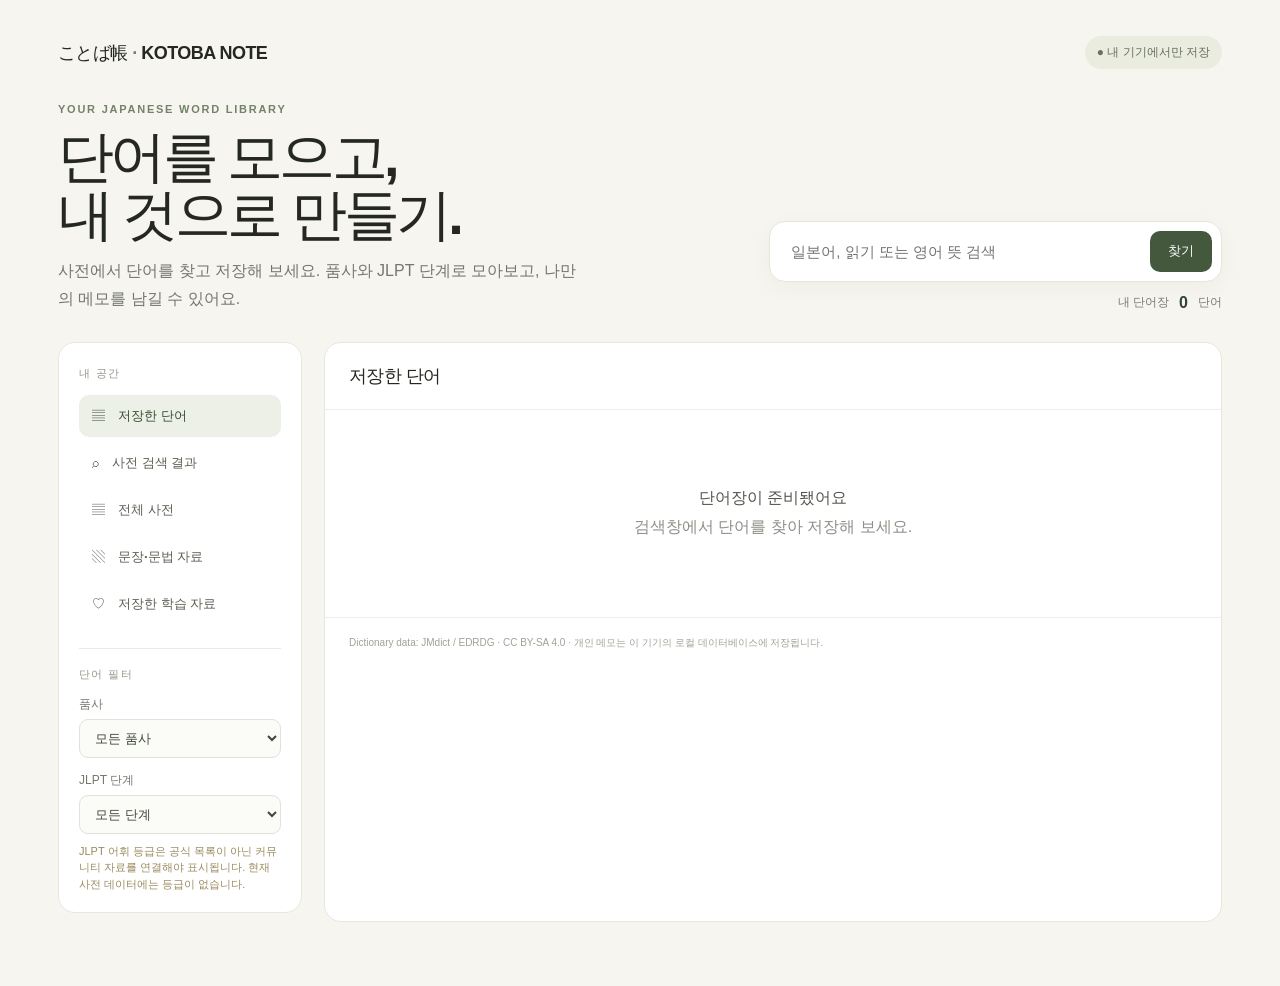
==== src/web/index.html @ 5f77d643 "feat: add local Japanese learning materials library" ====
<!doctype html>
<html lang="ko">
<head>
<meta charset="utf-8"><meta name="viewport" content="width=device-width, initial-scale=1">
<title>ことば帳 · 일본어 단어장</title>
<style>
:root{font-family:Inter,-apple-system,BlinkMacSystemFont,"Segoe UI",sans-serif;color:#242820;background:#f6f5ef;font-synthesis:none}*{box-sizing:border-box}body{margin:0}.shell{max-width:1220px;margin:auto;padding:36px 28px 64px}.top{display:flex;align-items:center;justify-content:space-between;margin-bottom:34px}.brand{font-size:18px;font-weight:750;letter-spacing:-.03em}.brand span{color:#73826a}.local{font-size:12px;color:#687064;background:#e9ecdf;padding:8px 12px;border-radius:20px}.hero{display:grid;grid-template-columns:1.2fr .8fr;gap:32px;align-items:end;margin-bottom:30px}.eyebrow{font-size:11px;letter-spacing:.16em;color:#73826a;font-weight:750}.hero h1{font-size:clamp(34px,5vw,56px);letter-spacing:-.065em;line-height:1.04;margin:13px 0}.hero p{color:#73776e;line-height:1.7;margin:0;max-width:520px}.searchbox{background:white;border:1px solid #e6e6dd;border-radius:16px;padding:9px;display:flex;box-shadow:0 6px 22px #2f38200a}.searchbox input{border:0;outline:0;padding:12px;flex:1;font-size:15px;min-width:80px}.searchbox button,.primary{border:0;border-radius:10px;background:#43583d;color:white;padding:0 18px;font-weight:700;cursor:pointer}.stats{display:flex;gap:10px;justify-content:flex-end;margin-top:12px;color:#777d70;font-size:12px}.stats strong{font-size:16px;color:#33442f}.workspace{display:grid;grid-template-columns:244px 1fr;gap:22px;align-items:start}.sidebar,.mainpanel{background:#fff;border:1px solid #e7e7df;border-radius:17px}.sidebar{padding:20px;position:sticky;top:16px}.side-title{font-size:11px;letter-spacing:.13em;color:#93988b;font-weight:750;margin:3px 0 14px}.nav{width:100%;padding:12px 13px;text-align:left;background:transparent;border:0;border-radius:10px;color:#596052;font-weight:650;cursor:pointer;margin-bottom:5px}.nav.active{background:#edf0e7;color:#384d33}.separator{height:1px;background:#ecece6;margin:18px 0}.field{display:block;font-size:12px;color:#74796f;margin:14px 0 6px}.select{width:100%;padding:10px 11px;border:1px solid #e1e3d9;background:#fbfbf8;border-radius:9px;color:#3f463a}.hint{font-size:11px;color:#9a8a5e;line-height:1.5;margin:9px 0 0}.mainpanel{min-height:580px;overflow:hidden}.materialSearch{box-shadow:none!important}.panelhead{padding:21px 24px;border-bottom:1px solid #eee;display:flex;justify-content:space-between;align-items:center}.panelhead h2{font-size:18px;letter-spacing:-.03em;margin:0}.count{font-size:12px;color:#858a7f}.results{padding:8px 18px}.card{display:grid;grid-template-columns:1fr auto;gap:12px;padding:18px 8px;border-bottom:1px solid #f0f0eb}.word{font-size:21px;font-weight:700;letter-spacing:-.03em}.reading{font-size:13px;color:#888c81;margin-left:9px}.meaning{font-size:13px;color:#656b60;margin-top:7px;line-height:1.5}.tags{display:flex;gap:5px;margin-top:10px;flex-wrap:wrap}.tag{font-size:10px;color:#75816a;background:#f0f2eb;padding:4px 7px;border-radius:5px}.actions{display:flex;gap:7px;align-items:flex-start}.save{border:1px solid #dce1d4;background:#fff;color:#46583e;padding:8px 11px;border-radius:8px;cursor:pointer;font-weight:650}.save.saved{background:#edf0e7}.empty{padding:70px 25px;text-align:center;color:#8c9087}.empty strong{display:block;color:#50574d;margin-bottom:8px}.jp{font-family:"Hiragino Sans","Yu Gothic",sans-serif}.note{width:100%;margin-top:12px;border:1px solid #e5e6de;border-radius:8px;padding:9px;font:inherit;font-size:12px}.footer{padding:18px 24px;color:#a0a296;font-size:10px;border-top:1px solid #eee}.error{color:#a44736;padding:16px}@media(max-width:760px){.shell{padding:22px 15px}.hero{grid-template-columns:1fr;gap:18px}.stats{justify-content:flex-start}.workspace{grid-template-columns:1fr}.sidebar{position:static;display:grid;grid-template-columns:1fr 1fr;gap:4px}.side-title,.separator,.field,.hint{grid-column:1/-1}.panelhead{padding:18px}.results{padding:5px 13px}}
</style></head>
<body><div class="shell"><header class="top"><div class="brand">ことば帳 <span>·</span> KOTOBA NOTE</div><div class="local">● 내 기기에서만 저장</div></header>
<section class="hero"><div><div class="eyebrow">YOUR JAPANESE WORD LIBRARY</div><h1>단어를 모으고,<br>내 것으로 만들기.</h1><p>사전에서 단어를 찾고 저장해 보세요. 품사와 JLPT 단계로 모아보고, 나만의 메모를 남길 수 있어요.</p></div><div><form class="searchbox" id="searchForm"><input id="query" placeholder="일본어, 읽기 또는 영어 뜻 검색" autocomplete="off"><button class="primary">찾기</button></form><div class="stats"><span>내 단어장</span><strong id="savedCount">0</strong><span>단어</span></div></div></section>
<div class="workspace"><aside class="sidebar"><div class="side-title">내 공간</div><button class="nav active" data-view="saved">▤　저장한 단어</button><button class="nav" data-view="search">⌕　사전 검색 결과</button><button class="nav" data-view="browse">▤　전체 사전</button><button class="nav" data-view="materials">▧　문장·문법 자료</button><button class="nav" data-view="saved-materials">♡　저장한 학습 자료</button><div class="separator"></div><div id="wordFilters"><div class="side-title">단어 필터</div><label class="field" for="pos">품사</label><select class="select" id="pos"><option value="">모든 품사</option></select><label class="field" for="jlpt">JLPT 단계</label><select class="select" id="jlpt"><option value="">모든 단계</option><option value="N5">N5</option><option value="N4">N4</option><option value="N3">N3</option><option value="N2">N2</option><option value="N1">N1</option><option value="unclassified">미분류</option></select><p class="hint">JLPT 어휘 등급은 공식 목록이 아닌 커뮤니티 자료를 연결해야 표시됩니다. 현재 사전 데이터에는 등급이 없습니다.</p></div><div id="materialFilters" style="display:none"><div class="side-title">자료 필터</div><label class="field" for="materialSource">출처 자료</label><select class="select" id="materialSource"><option value="">모든 자료</option></select><label class="field" for="materialKind">자료 유형</label><select class="select" id="materialKind"><option value="">문장과 문법</option><option value="sentence">예문·대화 문장</option><option value="grammar">문법 항목</option></select><label class="field" for="materialLevel">JLPT 참고 단계</label><select class="select" id="materialLevel"><option value="">모든 단계</option></select><p class="hint">등급은 OpenJLPT의 커뮤니티 기준이며 공식 JLPT 어휘·문법 목록이 아닙니다. 다른 말뭉치는 등급이 없을 수 있습니다.</p></div></aside>
<main class="mainpanel"><form class="searchbox materialSearch" id="materialSearch" style="display:none;margin:16px 22px 0"><input id="materialQuery" placeholder="일본어, 영어, 주제 검색" autocomplete="off"><button class="primary">검색</button></form><div class="panelhead"><h2 id="heading">저장한 단어</h2><span class="count" id="resultCount"></span></div><div class="results" id="results"><div class="empty"><strong>단어장이 준비됐어요</strong>검색창에서 단어를 찾아 저장해 보세요.</div></div><div id="browseSentinel" style="height:1px"></div><button id="loadMore" class="save" style="display:none;margin:12px 24px 22px">더 불러오기</button><div class="footer">Dictionary data: JMdict / EDRDG · CC BY-SA 4.0 · 개인 메모는 이 기기의 로컬 데이터베이스에 저장됩니다.</div></main></div></div>
<script>
const $=s=>document.querySelector(s);let view='saved',searchItems=[],browseOffset=0,browseHasMore=false,browseBusy=false,materialOffset=0,materialHasMore=false,materialBusy=false;const esc=s=>String(s??'').replace(/[&<>"']/g,c=>({'&':'&amp;','<':'&lt;','>':'&gt;','"':'&quot;',"'":'&#39;'}[c]));
const posNames={n:'명사','n-pref':'접두사 명사','n-suf':'접미사 명사',num:'수사',pn:'대명사',pref:'접두사',suf:'접미사',ctr:'조수사','adj-f':'명사형 형용사','adj-i':'い형용사','adj-ix':'변칙 い형용사','adj-ku':'く형용사','adj-na':'な형용사','adj-no':'の형용사','adj-pn':'연체사','adj-t':'たる형용사',adv:'부사','adv-to':'부사 표현',aux:'조동사','aux-adj':'보조형용사','aux-v':'보조동사',conj:'접속사',cop:'계사',exp:'표현',int:'감탄사',prt:'조사',unc:'미분류 품사',v1:'일단동사','v1-s':'する형 일단동사','v2a-s':'상2단동사',v4b:'4단동사',v5aru:'5단동사(ある)',v5b:'5단동사(ぶ)',v5g:'5단동사(ぐ)',v5k:'5단동사(く)','v5k-s':'특수 5단동사(く)',v5m:'5단동사(む)',v5n:'5단동사(ぬ)',v5r:'5단동사(る)','v5r-i':'불규칙 5단동사(る)',v5s:'5단동사(す)',v5t:'5단동사(つ)',v5u:'5단동사(う)','v5u-s':'특수 5단동사(う)',vi:'자동사',vk:'来る 불규칙 동사',vr:'る동사',vs:'する동사','vs-c':'복합어 する동사','vs-i':'불규칙 する동사','vs-s':'특수 する동사',vt:'타동사',vz:'ずる동사'};const posName=tag=>posNames[tag]||tag;
async function api(path,opts){const r=await fetch(path,opts);const d=await r.json();if(!r.ok)throw Error(d.error||'요청을 처리하지 못했습니다.');return d}
function display(items,total){$('#resultCount').textContent=`${items.length}개 표시`;$('#savedCount').textContent=total??'—';if(!items.length){$('#results').innerHTML='<div class="empty"><strong>표시할 단어가 없어요</strong>검색어나 필터를 바꾸거나 단어를 저장해 보세요.</div>';return}$('#results').innerHTML=items.map(x=>{const form=x.kanji.join('、')||x.readings.join('、'),reading=x.readings.join('、'),gloss=x.glosses.slice(0,4).join(' · ');return `<article class="card"><div><div><span class="word jp">${esc(form)}</span><span class="reading jp">${esc(reading)}</span></div><div class="meaning">${esc(gloss||'뜻 정보 없음')}</div><div class="tags">${x.pos.slice(0,5).map(t=>`<span class="tag">${esc(posName(t))}</span>`).join('')}<span class="tag">JLPT 미분류</span></div>${view==='saved'?`<textarea class="note" rows="1" placeholder="나만의 메모 · 예: 한국어 뜻, 예문" data-note="${esc(x.id)}">${esc(x.note)}</textarea>`:''}</div><div class="actions">${view==='saved'?`<button class="save" data-remove="${esc(x.id)}">삭제</button>`:`<button class="save ${x.saved?'saved':''}" data-save="${esc(x.id)}">${x.saved?'저장됨':'＋ 저장'}</button>`}</div></article>`}).join('')}
async function refresh(){try{const params=new URLSearchParams({pos:$('#pos').value,jlpt:$('#jlpt').value});if(view==='browse'){browseOffset=0;browseHasMore=true;$('#results').innerHTML='';await loadBrowsePage()}else if(view==='materials'||view==='saved-materials'){materialOffset=0;materialHasMore=true;$('#results').innerHTML='';await loadMaterialPage()}else if(view==='saved'){const d=await api('/api/saved?'+params);display(d.items,d.total_saved)}else{const q=$('#query').value.trim();const d=await api('/api/search?'+new URLSearchParams({q,pos:$('#pos').value,jlpt:$('#jlpt').value}));display(d.items);$('#resultCount').textContent=q?`${d.items.length}개 검색 결과`:''}}catch(e){$('#results').innerHTML=`<div class="error">${esc(e.message)}</div>`}}
$('#searchForm').addEventListener('submit',e=>{e.preventDefault();view='search';document.querySelectorAll('.nav').forEach(n=>n.classList.toggle('active',n.dataset.view===view));$('#heading').textContent='사전 검색 결과';refresh()});document.querySelectorAll('.nav').forEach(b=>b.addEventListener('click',()=>{view=b.dataset.view;document.querySelectorAll('.nav').forEach(n=>n.classList.toggle('active',n===b));$('#heading').textContent=view==='saved'?'저장한 단어':view==='browse'?'전체 사전':view==='materials'?'문장·문법 자료':view==='saved-materials'?'저장한 학습 자료':'사전 검색 결과';const isMaterials=view==='materials'||view==='saved-materials';$('#wordFilters').style.display=isMaterials?'none':'block';$('#materialFilters').style.display=isMaterials?'block':'none';$('#materialSearch').style.display=view==='materials'?'flex':'none';refresh()}));$('#pos').addEventListener('change',refresh);$('#jlpt').addEventListener('change',refresh);$('#materialSource').addEventListener('change',refresh);$('#materialKind').addEventListener('change',refresh);$('#materialLevel').addEventListener('change',refresh);$('#materialSearch').addEventListener('submit',e=>{e.preventDefault();view='materials';refresh()});
$('#results').addEventListener('click',async e=>{const b=e.target.closest('[data-save],[data-remove]');if(!b)return;try{const save=b.dataset.save,remove=b.dataset.remove;await api(save?'/api/save':'/api/remove',{method:'POST',headers:{'Content-Type':'application/json'},body:JSON.stringify({id:save||remove})});await refresh()}catch(err){alert(err.message)}});
async function loadBrowsePage(){if(browseBusy||!browseHasMore)return;browseBusy=true;try{const d=await api('/api/browse?'+new URLSearchParams({offset:browseOffset,limit:60,pos:$('#pos').value,jlpt:$('#jlpt').value}));if(browseOffset===0&&d.items.length===0)$('#results').innerHTML='<div class="empty"><strong>표시할 단어가 없어요</strong>필터를 바꿔 보세요.</div>';else appendBrowse(d.items);browseOffset=d.next_offset;browseHasMore=d.has_more;$('#resultCount').textContent=`${Math.min(browseOffset,d.total).toLocaleString()} / ${d.total.toLocaleString()}개`;$('#loadMore').style.display=browseHasMore?'inline-block':'none'}catch(e){$('#results').innerHTML=`<div class="error">${esc(e.message)}</div>`}finally{browseBusy=false}}
function appendBrowse(items){if(!items.length)return;const html=items.map(x=>{const form=x.kanji.join('、')||x.readings.join('、'),reading=x.readings.join('、'),gloss=x.glosses.slice(0,4).join(' · ');return `<article class="card"><div><div><span class="word jp">${esc(form)}</span><span class="reading jp">${esc(reading)}</span></div><div class="meaning">${esc(gloss||'뜻 정보 없음')}</div><div class="tags">${x.pos.slice(0,5).map(t=>`<span class="tag">${esc(posName(t))}</span>`).join('')}<span class="tag">JLPT 미분류</span></div></div><div class="actions"><button class="save ${x.saved?'saved':''}" data-save="${esc(x.id)}">${x.saved?'저장됨':'＋ 저장'}</button></div></article>`}).join('');$('#results').insertAdjacentHTML('beforeend',html)}
function renderFurigana(value){return esc(value).replace(/\{([^|{}]+)\|([^{}]+)\}/g,'<ruby>$1<rt>$2</rt></ruby>')}
async function loadMaterialPage(){if(materialBusy||!materialHasMore)return;materialBusy=true;try{const params=new URLSearchParams({offset:materialOffset,limit:60,source:$('#materialSource').value,kind:$('#materialKind').value,level:$('#materialLevel').value,q:$('#materialQuery').value.trim()});if(view==='saved-materials')params.set('saved','1');const d=await api('/api/materials?'+params);if(materialOffset===0&&d.items.length===0)$('#results').innerHTML='<div class="empty"><strong>조건에 맞는 자료가 없어요</strong>검색어나 필터를 조정해 보세요.</div>';else appendMaterials(d.items);materialOffset+=d.items.length;materialHasMore=d.has_more;$('#resultCount').textContent=`${Math.min(materialOffset,d.total).toLocaleString()} / ${d.total.toLocaleString()}개`;$('#loadMore').style.display=materialHasMore?'inline-block':'none'}catch(e){$('#results').innerHTML=`<div class="error">${esc(e.message)}</div>`}finally{materialBusy=false}}
function appendMaterials(items){if(!items.length)return;const html=items.map(x=>{const metadata=JSON.parse(x.metadata_json||'{}');const author=x.author.split('; ').filter(part=>!part.endsWith('unknown')).join(' · ');const heading=x.kind==='grammar'?x.japanese:renderFurigana(x.japanese);const reading=x.kind==='grammar'?x.reading:'';const detail=x.kind==='grammar'?`<div class="meaning">${esc(x.english)}</div><div class="meaning">구성: ${esc(x.context)}</div>${metadata.notes?`<div class="meaning">${esc(metadata.notes)}</div>`:''}`:`<div class="meaning">${esc(x.english||'번역 없음')}</div>`;const action=view==='saved-materials'?`<button class="save" data-material-remove="${esc(x.id)}">저장 해제</button>`:`<button class="save ${x.saved?'saved':''}" data-material-save="${esc(x.id)}">${x.saved?'저장됨':'＋ 저장'}</button>`;return `<article class="card"><div><div><span class="word jp">${heading}</span>${reading?`<span class="reading jp">${esc(reading)}</span>`:''}</div>${detail}${x.context&&x.kind!=='grammar'?`<div class="meaning">${esc(x.context)}</div>`:''}<div class="tags"><span class="tag">${esc(x.source)}</span>${x.kind==='grammar'?'<span class="tag">문법</span>':'<span class="tag">예문</span>'}${x.level?`<span class="tag">${esc(x.level)} 참고</span>`:''}<span class="tag">${esc(x.license)}</span></div><div class="meaning">${author?`출처: ${esc(author)} · `:''}<a href="${esc(x.source_url)}" target="_blank" rel="noopener noreferrer">원문·출처 보기</a></div></div><div class="actions">${action}</div></article>`}).join('');$('#results').insertAdjacentHTML('beforeend',html)}
$('#results').addEventListener('click',async e=>{const b=e.target.closest('[data-material-save],[data-material-remove]');if(!b)return;const id=b.dataset.materialSave||b.dataset.materialRemove;try{await api(b.dataset.materialSave?'/api/materials/save':'/api/materials/remove',{method:'POST',headers:{'Content-Type':'application/json'},body:JSON.stringify({id})});if(view==='saved-materials'){materialOffset=0;materialHasMore=true;$('#results').innerHTML='';await loadMaterialPage()}else{b.textContent=b.dataset.materialSave?'저장됨':'＋ 저장';b.classList.toggle('saved',Boolean(b.dataset.materialSave));b.removeAttribute('data-material-save');b.dataset.materialRemove=id;}}catch(err){alert(err.message)}});
$('#loadMore').addEventListener('click',()=>view==='materials'||view==='saved-materials'?loadMaterialPage():loadBrowsePage());const browseObserver=new IntersectionObserver(entries=>{if(entries[0].isIntersecting&&(view==='browse'&&browseHasMore||view==='materials'&&materialHasMore||view==='saved-materials'&&materialHasMore)){if(view==='browse')loadBrowsePage();else loadMaterialPage()}},{rootMargin:'500px'});browseObserver.observe($('#browseSentinel'));
let timer;$('#results').addEventListener('change',async e=>{if(!e.target.matches('[data-note]'))return;try{await api('/api/note',{method:'POST',headers:{'Content-Type':'application/json'},body:JSON.stringify({id:e.target.dataset.note,note:e.target.value})})}catch(err){alert(err.message)}});
async function init(){const tags=Object.keys(posNames).sort((a,b)=>posName(a).localeCompare(posName(b),'ko'));$('#pos').innerHTML='<option value="">모든 품사</option>'+tags.map(t=>`<option value="${esc(t)}">${esc(posName(t))}</option>`).join('');$('#results').innerHTML='<div class="empty"><strong>단어장이 준비됐어요</strong>검색창에서 단어를 찾아 저장해 보세요.</div>';try{const d=await api('/api/saved');$('#savedCount').textContent=d.total_saved;display(d.items,d.total_saved);const m=await api('/api/materials/meta');$('#materialSource').innerHTML='<option value="">모든 자료</option>'+m.sources.map(x=>`<option value="${esc(x.name)}">${esc(x.name)} · ${x.count.toLocaleString()}</option>`).join('');$('#materialLevel').innerHTML='<option value="">모든 단계</option>'+m.levels.map(x=>`<option value="${esc(x)}">${esc(x)}</option>`).join('')}catch(_e){$('#savedCount').textContent='0';$('#resultCount').textContent=''}}init();
</script></body></html>
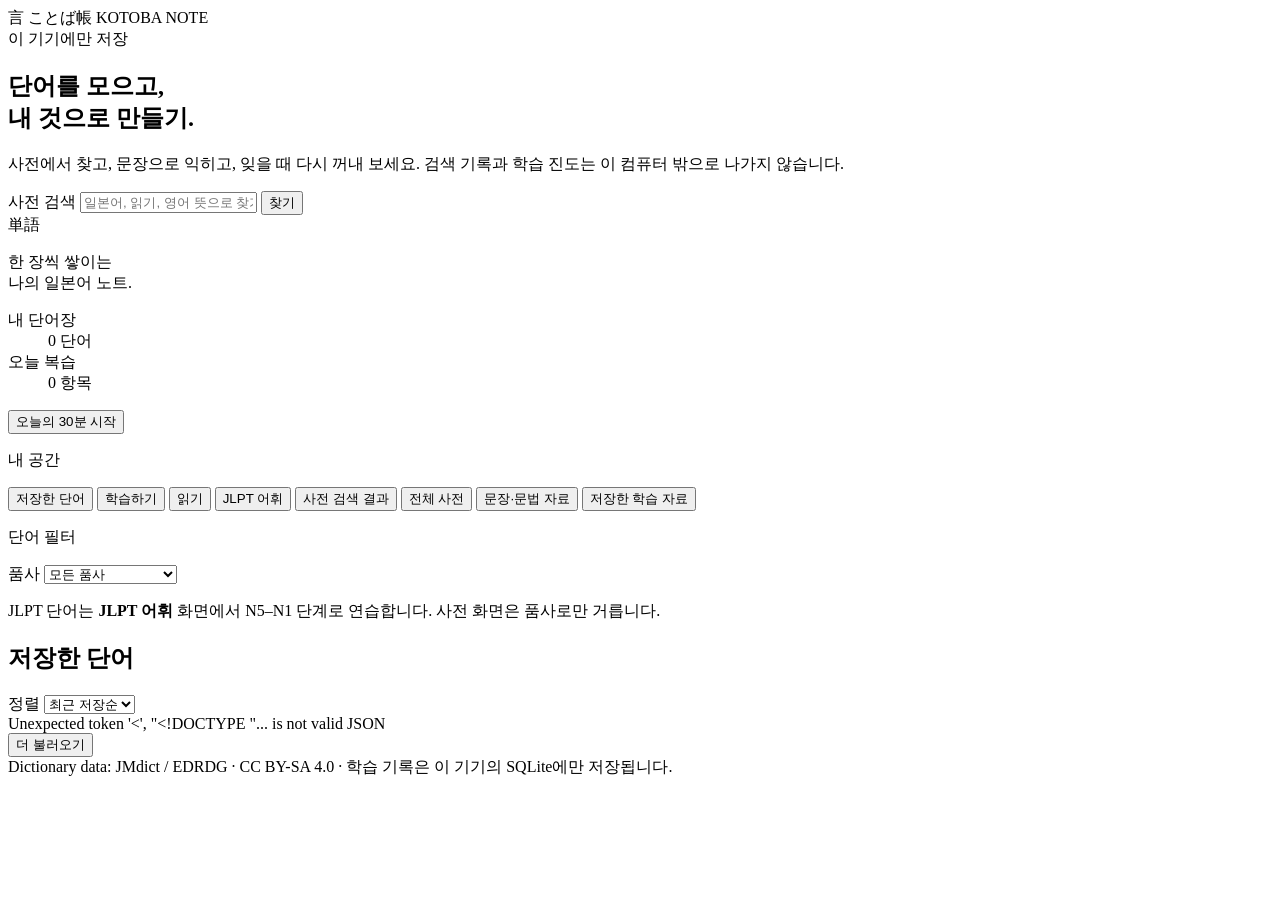
==== commit f8e3e26b: "feat: 문장·문법 자료 import, JLPT 어휘 연동 구현 완료" ====
--- a/src/web/index.html
+++ b/src/web/index.html
@@ -1,30 +1,551 @@
 <!doctype html>
 <html lang="ko">
 <head>
-<meta charset="utf-8"><meta name="viewport" content="width=device-width, initial-scale=1">
+<meta charset="utf-8">
+<meta name="viewport" content="width=device-width, initial-scale=1">
 <title>ことば帳 · 일본어 단어장</title>
-<style>
-:root{font-family:Inter,-apple-system,BlinkMacSystemFont,"Segoe UI",sans-serif;color:#242820;background:#f6f5ef;font-synthesis:none}*{box-sizing:border-box}body{margin:0}.shell{max-width:1220px;margin:auto;padding:36px 28px 64px}.top{display:flex;align-items:center;justify-content:space-between;margin-bottom:34px}.brand{font-size:18px;font-weight:750;letter-spacing:-.03em}.brand span{color:#73826a}.local{font-size:12px;color:#687064;background:#e9ecdf;padding:8px 12px;border-radius:20px}.hero{display:grid;grid-template-columns:1.2fr .8fr;gap:32px;align-items:end;margin-bottom:30px}.eyebrow{font-size:11px;letter-spacing:.16em;color:#73826a;font-weight:750}.hero h1{font-size:clamp(34px,5vw,56px);letter-spacing:-.065em;line-height:1.04;margin:13px 0}.hero p{color:#73776e;line-height:1.7;margin:0;max-width:520px}.searchbox{background:white;border:1px solid #e6e6dd;border-radius:16px;padding:9px;display:flex;box-shadow:0 6px 22px #2f38200a}.searchbox input{border:0;outline:0;padding:12px;flex:1;font-size:15px;min-width:80px}.searchbox button,.primary{border:0;border-radius:10px;background:#43583d;color:white;padding:0 18px;font-weight:700;cursor:pointer}.stats{display:flex;gap:10px;justify-content:flex-end;margin-top:12px;color:#777d70;font-size:12px}.stats strong{font-size:16px;color:#33442f}.workspace{display:grid;grid-template-columns:244px 1fr;gap:22px;align-items:start}.sidebar,.mainpanel{background:#fff;border:1px solid #e7e7df;border-radius:17px}.sidebar{padding:20px;position:sticky;top:16px}.side-title{font-size:11px;letter-spacing:.13em;color:#93988b;font-weight:750;margin:3px 0 14px}.nav{width:100%;padding:12px 13px;text-align:left;background:transparent;border:0;border-radius:10px;color:#596052;font-weight:650;cursor:pointer;margin-bottom:5px}.nav.active{background:#edf0e7;color:#384d33}.separator{height:1px;background:#ecece6;margin:18px 0}.field{display:block;font-size:12px;color:#74796f;margin:14px 0 6px}.select{width:100%;padding:10px 11px;border:1px solid #e1e3d9;background:#fbfbf8;border-radius:9px;color:#3f463a}.hint{font-size:11px;color:#9a8a5e;line-height:1.5;margin:9px 0 0}.mainpanel{min-height:580px;overflow:hidden}.materialSearch{box-shadow:none!important}.panelhead{padding:21px 24px;border-bottom:1px solid #eee;display:flex;justify-content:space-between;align-items:center}.panelhead h2{font-size:18px;letter-spacing:-.03em;margin:0}.count{font-size:12px;color:#858a7f}.results{padding:8px 18px}.card{display:grid;grid-template-columns:1fr auto;gap:12px;padding:18px 8px;border-bottom:1px solid #f0f0eb}.word{font-size:21px;font-weight:700;letter-spacing:-.03em}.reading{font-size:13px;color:#888c81;margin-left:9px}.meaning{font-size:13px;color:#656b60;margin-top:7px;line-height:1.5}.tags{display:flex;gap:5px;margin-top:10px;flex-wrap:wrap}.tag{font-size:10px;color:#75816a;background:#f0f2eb;padding:4px 7px;border-radius:5px}.actions{display:flex;gap:7px;align-items:flex-start}.save{border:1px solid #dce1d4;background:#fff;color:#46583e;padding:8px 11px;border-radius:8px;cursor:pointer;font-weight:650}.save.saved{background:#edf0e7}.empty{padding:70px 25px;text-align:center;color:#8c9087}.empty strong{display:block;color:#50574d;margin-bottom:8px}.jp{font-family:"Hiragino Sans","Yu Gothic",sans-serif}.note{width:100%;margin-top:12px;border:1px solid #e5e6de;border-radius:8px;padding:9px;font:inherit;font-size:12px}.footer{padding:18px 24px;color:#a0a296;font-size:10px;border-top:1px solid #eee}.error{color:#a44736;padding:16px}@media(max-width:760px){.shell{padding:22px 15px}.hero{grid-template-columns:1fr;gap:18px}.stats{justify-content:flex-start}.workspace{grid-template-columns:1fr}.sidebar{position:static;display:grid;grid-template-columns:1fr 1fr;gap:4px}.side-title,.separator,.field,.hint{grid-column:1/-1}.panelhead{padding:18px}.results{padding:5px 13px}}
-</style></head>
-<body><div class="shell"><header class="top"><div class="brand">ことば帳 <span>·</span> KOTOBA NOTE</div><div class="local">● 내 기기에서만 저장</div></header>
-<section class="hero"><div><div class="eyebrow">YOUR JAPANESE WORD LIBRARY</div><h1>단어를 모으고,<br>내 것으로 만들기.</h1><p>사전에서 단어를 찾고 저장해 보세요. 품사와 JLPT 단계로 모아보고, 나만의 메모를 남길 수 있어요.</p></div><div><form class="searchbox" id="searchForm"><input id="query" placeholder="일본어, 읽기 또는 영어 뜻 검색" autocomplete="off"><button class="primary">찾기</button></form><div class="stats"><span>내 단어장</span><strong id="savedCount">0</strong><span>단어</span></div></div></section>
-<div class="workspace"><aside class="sidebar"><div class="side-title">내 공간</div><button class="nav active" data-view="saved">▤　저장한 단어</button><button class="nav" data-view="search">⌕　사전 검색 결과</button><button class="nav" data-view="browse">▤　전체 사전</button><button class="nav" data-view="materials">▧　문장·문법 자료</button><button class="nav" data-view="saved-materials">♡　저장한 학습 자료</button><div class="separator"></div><div id="wordFilters"><div class="side-title">단어 필터</div><label class="field" for="pos">품사</label><select class="select" id="pos"><option value="">모든 품사</option></select><label class="field" for="jlpt">JLPT 단계</label><select class="select" id="jlpt"><option value="">모든 단계</option><option value="N5">N5</option><option value="N4">N4</option><option value="N3">N3</option><option value="N2">N2</option><option value="N1">N1</option><option value="unclassified">미분류</option></select><p class="hint">JLPT 어휘 등급은 공식 목록이 아닌 커뮤니티 자료를 연결해야 표시됩니다. 현재 사전 데이터에는 등급이 없습니다.</p></div><div id="materialFilters" style="display:none"><div class="side-title">자료 필터</div><label class="field" for="materialSource">출처 자료</label><select class="select" id="materialSource"><option value="">모든 자료</option></select><label class="field" for="materialKind">자료 유형</label><select class="select" id="materialKind"><option value="">문장과 문법</option><option value="sentence">예문·대화 문장</option><option value="grammar">문법 항목</option></select><label class="field" for="materialLevel">JLPT 참고 단계</label><select class="select" id="materialLevel"><option value="">모든 단계</option></select><p class="hint">등급은 OpenJLPT의 커뮤니티 기준이며 공식 JLPT 어휘·문법 목록이 아닙니다. 다른 말뭉치는 등급이 없을 수 있습니다.</p></div></aside>
-<main class="mainpanel"><form class="searchbox materialSearch" id="materialSearch" style="display:none;margin:16px 22px 0"><input id="materialQuery" placeholder="일본어, 영어, 주제 검색" autocomplete="off"><button class="primary">검색</button></form><div class="panelhead"><h2 id="heading">저장한 단어</h2><span class="count" id="resultCount"></span></div><div class="results" id="results"><div class="empty"><strong>단어장이 준비됐어요</strong>검색창에서 단어를 찾아 저장해 보세요.</div></div><div id="browseSentinel" style="height:1px"></div><button id="loadMore" class="save" style="display:none;margin:12px 24px 22px">더 불러오기</button><div class="footer">Dictionary data: JMdict / EDRDG · CC BY-SA 4.0 · 개인 메모는 이 기기의 로컬 데이터베이스에 저장됩니다.</div></main></div></div>
+<link rel="icon" href="data:image/svg+xml,%3Csvg xmlns='http://www.w3.org/2000/svg' viewBox='0 0 32 32'%3E%3Crect width='32' height='32' rx='4' fill='%232d4058'/%3E%3Ctext x='16' y='23' font-size='19' text-anchor='middle' fill='%23fbf8f0'%3E言%3C/text%3E%3C/svg%3E">
+<link rel="stylesheet" href="/style.css">
+</head>
+<body>
+<div class="shell">
+  <header class="top">
+    <div class="brand">
+      <span class="brand-mark" aria-hidden="true">言</span>
+      <span class="brand-name">ことば帳</span>
+      <span class="brand-sub">KOTOBA NOTE</span>
+    </div>
+    <div class="local">이 기기에만 저장</div>
+  </header>
+
+  <section class="hero">
+    <div>
+      <h1>단어를 모으고,<br>내 것으로 만들기.</h1>
+      <p class="lede">사전에서 찾고, 문장으로 익히고, 잊을 때 다시 꺼내 보세요. 검색 기록과 학습 진도는 이 컴퓨터 밖으로 나가지 않습니다.</p>
+      <form class="searchbox" id="searchForm" role="search">
+        <label class="sr-only" for="query">사전 검색</label>
+        <input id="query" placeholder="일본어, 읽기, 영어 뜻으로 찾기" autocomplete="off">
+        <button class="primary">찾기</button>
+      </form>
+    </div>
+    <aside class="ledger" aria-label="학습 현황">
+      <span class="stamp" aria-hidden="true">単語</span>
+      <p class="ledger-copy">한 장씩 쌓이는<br>나의 일본어 노트.</p>
+      <dl>
+        <div><dt>내 단어장</dt><dd><span id="savedCount">0</span> <span>단어</span></dd></div>
+        <div><dt>오늘 복습</dt><dd><span id="dueCount">0</span> <span>항목</span></dd></div>
+      </dl>
+      <button class="primary start" id="startToday">오늘의 30분 시작</button>
+      <p class="hint" id="todayLine"></p>
+    </aside>
+  </section>
+
+  <div class="workspace">
+    <aside class="sidebar">
+      <p class="side-title">내 공간</p>
+      <nav class="tabs" aria-label="보기 선택">
+        <button class="nav active" data-view="saved" aria-current="page">저장한 단어</button>
+        <button class="nav" data-view="study">학습하기</button>
+        <button class="nav" data-view="reading">읽기</button>
+        <button class="nav" data-view="jlpt">JLPT 어휘</button>
+        <button class="nav" data-view="search">사전 검색 결과</button>
+        <button class="nav" data-view="browse">전체 사전</button>
+        <button class="nav" data-view="materials">문장·문법 자료</button>
+        <button class="nav" data-view="saved-materials">저장한 학습 자료</button>
+      </nav>
+      <div class="separator"></div>
+      <div id="wordFilters">
+        <p class="side-title">단어 필터</p>
+        <label class="field" for="pos">품사</label>
+        <select class="select" id="pos"><option value="">모든 품사</option></select>
+        <p class="hint">JLPT 단어는 <strong>JLPT 어휘</strong> 화면에서 N5–N1 단계로 연습합니다. 사전 화면은 품사로만 거릅니다.</p>
+      </div>
+      <div id="materialFilters" style="display:none">
+        <p class="side-title">자료 필터</p>
+        <label class="field" for="materialSource">출처 자료</label>
+        <select class="select" id="materialSource"><option value="">모든 자료</option></select>
+        <label class="field" for="materialKind">자료 유형</label>
+        <select class="select" id="materialKind">
+          <option value="">문장과 문법</option>
+          <option value="sentence">예문·대화 문장</option>
+          <option value="grammar">문법 항목</option>
+        </select>
+        <label class="field" for="materialLevel">JLPT 참고 단계</label>
+        <select class="select" id="materialLevel"><option value="">모든 단계</option></select>
+        <p class="hint">등급은 OpenJLPT의 커뮤니티 기준이며 공식 JLPT 목록이 아닙니다. 다른 말뭉치는 등급이 없을 수 있습니다.</p>
+      </div>
+    </aside>
+
+    <main class="mainpanel">
+      <form class="searchbox materialSearch" id="materialSearch" style="display:none" role="search">
+        <label class="sr-only" for="materialQuery">학습 자료 검색</label>
+        <input id="materialQuery" placeholder="일본어, 영어, 주제 검색" autocomplete="off">
+        <button class="primary">검색</button>
+      </form>
+
+      <div class="readingbar" id="readingBar" style="display:none">
+        <label for="readingLevel">단계</label>
+        <select class="select compact" id="readingLevel">
+          <option value="N5">N5</option>
+          <option value="N4">N4</option>
+          <option value="N3">N3</option>
+          <option value="N2">N2</option>
+          <option value="N1">N1</option>
+          <option value="">자유 읽기</option>
+        </select>
+        <button class="save" id="readingNext">다음 10문장</button>
+      </div>
+
+      <div class="readingbar" id="jlptBar" style="display:none">
+        <label for="jlptLevel">단계</label>
+        <select class="select compact" id="jlptLevel">
+          <option value="N5">N5</option>
+          <option value="N4">N4</option>
+          <option value="N3">N3</option>
+          <option value="N2">N2</option>
+          <option value="N1">N1</option>
+        </select>
+        <button class="save" id="jlptNext">다음 20단어</button>
+      </div>
+
+      <div class="panelhead">
+        <h2 id="heading">저장한 단어</h2>
+        <div class="panelmeta">
+          <label class="sr-only" for="savedSort">정렬</label>
+          <select class="select compact" id="savedSort">
+            <option value="recent">최근 저장순</option>
+            <option value="kana">가나순</option>
+            <option value="due">복습 예정순</option>
+          </select>
+          <span class="count" id="resultCount"></span>
+        </div>
+      </div>
+
+      <section id="studyPanel" class="study" style="display:none">
+        <div class="studybar">
+          <label for="studyMode">학습 방식</label>
+          <select class="select" id="studyMode">
+            <option value="word_flashcard">단어 플래시카드</option>
+            <option value="word_typing">단어 입력 연습</option>
+            <option value="sentence_typing">문장 입력 연습</option>
+            <option value="japanese_copy_typing">일본어 보고 입력</option>
+            <option value="dialogue_typing">비즈니스 대화 입력</option>
+          </select>
+          <button class="save" id="practiceNext">다음 문제</button>
+          <button class="save" id="showCompleted">학습 완료 목록</button>
+          <a class="save" href="/api/export" download>내보내기</a>
+          <span class="studycounts" id="studyCounts"></span>
+        </div>
+        <p class="studystats" id="studyStats" role="status"></p>
+        <div id="studyTask">
+          <div class="empty"><strong>저장한 항목으로 연습해 보세요</strong><p>모르는 단어는 단어장에 저장하고, 문장이나 대화는 자료 목록에서 저장하면 됩니다.</p></div>
+        </div>
+      </section>
+
+      <div class="results" id="results">
+        <div class="empty"><strong>단어장이 비어 있어요</strong><p>위 검색창에서 단어를 찾아 저장하면 여기에 쌓입니다.</p></div>
+      </div>
+      <div id="browseSentinel" class="sentinel"></div>
+      <button id="loadMore" class="loadmore">더 불러오기</button>
+      <footer class="footer">Dictionary data: JMdict / EDRDG · CC BY-SA 4.0 · 학습 기록은 이 기기의 SQLite에만 저장됩니다.</footer>
+    </main>
+  </div>
+</div>
+
 <script>
-const $=s=>document.querySelector(s);let view='saved',searchItems=[],browseOffset=0,browseHasMore=false,browseBusy=false,materialOffset=0,materialHasMore=false,materialBusy=false;const esc=s=>String(s??'').replace(/[&<>"']/g,c=>({'&':'&amp;','<':'&lt;','>':'&gt;','"':'&quot;',"'":'&#39;'}[c]));
-const posNames={n:'명사','n-pref':'접두사 명사','n-suf':'접미사 명사',num:'수사',pn:'대명사',pref:'접두사',suf:'접미사',ctr:'조수사','adj-f':'명사형 형용사','adj-i':'い형용사','adj-ix':'변칙 い형용사','adj-ku':'く형용사','adj-na':'な형용사','adj-no':'の형용사','adj-pn':'연체사','adj-t':'たる형용사',adv:'부사','adv-to':'부사 표현',aux:'조동사','aux-adj':'보조형용사','aux-v':'보조동사',conj:'접속사',cop:'계사',exp:'표현',int:'감탄사',prt:'조사',unc:'미분류 품사',v1:'일단동사','v1-s':'する형 일단동사','v2a-s':'상2단동사',v4b:'4단동사',v5aru:'5단동사(ある)',v5b:'5단동사(ぶ)',v5g:'5단동사(ぐ)',v5k:'5단동사(く)','v5k-s':'특수 5단동사(く)',v5m:'5단동사(む)',v5n:'5단동사(ぬ)',v5r:'5단동사(る)','v5r-i':'불규칙 5단동사(る)',v5s:'5단동사(す)',v5t:'5단동사(つ)',v5u:'5단동사(う)','v5u-s':'특수 5단동사(う)',vi:'자동사',vk:'来る 불규칙 동사',vr:'る동사',vs:'する동사','vs-c':'복합어 する동사','vs-i':'불규칙 する동사','vs-s':'특수 する동사',vt:'타동사',vz:'ずる동사'};const posName=tag=>posNames[tag]||tag;
-async function api(path,opts){const r=await fetch(path,opts);const d=await r.json();if(!r.ok)throw Error(d.error||'요청을 처리하지 못했습니다.');return d}
-function display(items,total){$('#resultCount').textContent=`${items.length}개 표시`;$('#savedCount').textContent=total??'—';if(!items.length){$('#results').innerHTML='<div class="empty"><strong>표시할 단어가 없어요</strong>검색어나 필터를 바꾸거나 단어를 저장해 보세요.</div>';return}$('#results').innerHTML=items.map(x=>{const form=x.kanji.join('、')||x.readings.join('、'),reading=x.readings.join('、'),gloss=x.glosses.slice(0,4).join(' · ');return `<article class="card"><div><div><span class="word jp">${esc(form)}</span><span class="reading jp">${esc(reading)}</span></div><div class="meaning">${esc(gloss||'뜻 정보 없음')}</div><div class="tags">${x.pos.slice(0,5).map(t=>`<span class="tag">${esc(posName(t))}</span>`).join('')}<span class="tag">JLPT 미분류</span></div>${view==='saved'?`<textarea class="note" rows="1" placeholder="나만의 메모 · 예: 한국어 뜻, 예문" data-note="${esc(x.id)}">${esc(x.note)}</textarea>`:''}</div><div class="actions">${view==='saved'?`<button class="save" data-remove="${esc(x.id)}">삭제</button>`:`<button class="save ${x.saved?'saved':''}" data-save="${esc(x.id)}">${x.saved?'저장됨':'＋ 저장'}</button>`}</div></article>`}).join('')}
-async function refresh(){try{const params=new URLSearchParams({pos:$('#pos').value,jlpt:$('#jlpt').value});if(view==='browse'){browseOffset=0;browseHasMore=true;$('#results').innerHTML='';await loadBrowsePage()}else if(view==='materials'||view==='saved-materials'){materialOffset=0;materialHasMore=true;$('#results').innerHTML='';await loadMaterialPage()}else if(view==='saved'){const d=await api('/api/saved?'+params);display(d.items,d.total_saved)}else{const q=$('#query').value.trim();const d=await api('/api/search?'+new URLSearchParams({q,pos:$('#pos').value,jlpt:$('#jlpt').value}));display(d.items);$('#resultCount').textContent=q?`${d.items.length}개 검색 결과`:''}}catch(e){$('#results').innerHTML=`<div class="error">${esc(e.message)}</div>`}}
-$('#searchForm').addEventListener('submit',e=>{e.preventDefault();view='search';document.querySelectorAll('.nav').forEach(n=>n.classList.toggle('active',n.dataset.view===view));$('#heading').textContent='사전 검색 결과';refresh()});document.querySelectorAll('.nav').forEach(b=>b.addEventListener('click',()=>{view=b.dataset.view;document.querySelectorAll('.nav').forEach(n=>n.classList.toggle('active',n===b));$('#heading').textContent=view==='saved'?'저장한 단어':view==='browse'?'전체 사전':view==='materials'?'문장·문법 자료':view==='saved-materials'?'저장한 학습 자료':'사전 검색 결과';const isMaterials=view==='materials'||view==='saved-materials';$('#wordFilters').style.display=isMaterials?'none':'block';$('#materialFilters').style.display=isMaterials?'block':'none';$('#materialSearch').style.display=view==='materials'?'flex':'none';refresh()}));$('#pos').addEventListener('change',refresh);$('#jlpt').addEventListener('change',refresh);$('#materialSource').addEventListener('change',refresh);$('#materialKind').addEventListener('change',refresh);$('#materialLevel').addEventListener('change',refresh);$('#materialSearch').addEventListener('submit',e=>{e.preventDefault();view='materials';refresh()});
-$('#results').addEventListener('click',async e=>{const b=e.target.closest('[data-save],[data-remove]');if(!b)return;try{const save=b.dataset.save,remove=b.dataset.remove;await api(save?'/api/save':'/api/remove',{method:'POST',headers:{'Content-Type':'application/json'},body:JSON.stringify({id:save||remove})});await refresh()}catch(err){alert(err.message)}});
-async function loadBrowsePage(){if(browseBusy||!browseHasMore)return;browseBusy=true;try{const d=await api('/api/browse?'+new URLSearchParams({offset:browseOffset,limit:60,pos:$('#pos').value,jlpt:$('#jlpt').value}));if(browseOffset===0&&d.items.length===0)$('#results').innerHTML='<div class="empty"><strong>표시할 단어가 없어요</strong>필터를 바꿔 보세요.</div>';else appendBrowse(d.items);browseOffset=d.next_offset;browseHasMore=d.has_more;$('#resultCount').textContent=`${Math.min(browseOffset,d.total).toLocaleString()} / ${d.total.toLocaleString()}개`;$('#loadMore').style.display=browseHasMore?'inline-block':'none'}catch(e){$('#results').innerHTML=`<div class="error">${esc(e.message)}</div>`}finally{browseBusy=false}}
-function appendBrowse(items){if(!items.length)return;const html=items.map(x=>{const form=x.kanji.join('、')||x.readings.join('、'),reading=x.readings.join('、'),gloss=x.glosses.slice(0,4).join(' · ');return `<article class="card"><div><div><span class="word jp">${esc(form)}</span><span class="reading jp">${esc(reading)}</span></div><div class="meaning">${esc(gloss||'뜻 정보 없음')}</div><div class="tags">${x.pos.slice(0,5).map(t=>`<span class="tag">${esc(posName(t))}</span>`).join('')}<span class="tag">JLPT 미분류</span></div></div><div class="actions"><button class="save ${x.saved?'saved':''}" data-save="${esc(x.id)}">${x.saved?'저장됨':'＋ 저장'}</button></div></article>`}).join('');$('#results').insertAdjacentHTML('beforeend',html)}
-function renderFurigana(value){return esc(value).replace(/\{([^|{}]+)\|([^{}]+)\}/g,'<ruby>$1<rt>$2</rt></ruby>')}
-async function loadMaterialPage(){if(materialBusy||!materialHasMore)return;materialBusy=true;try{const params=new URLSearchParams({offset:materialOffset,limit:60,source:$('#materialSource').value,kind:$('#materialKind').value,level:$('#materialLevel').value,q:$('#materialQuery').value.trim()});if(view==='saved-materials')params.set('saved','1');const d=await api('/api/materials?'+params);if(materialOffset===0&&d.items.length===0)$('#results').innerHTML='<div class="empty"><strong>조건에 맞는 자료가 없어요</strong>검색어나 필터를 조정해 보세요.</div>';else appendMaterials(d.items);materialOffset+=d.items.length;materialHasMore=d.has_more;$('#resultCount').textContent=`${Math.min(materialOffset,d.total).toLocaleString()} / ${d.total.toLocaleString()}개`;$('#loadMore').style.display=materialHasMore?'inline-block':'none'}catch(e){$('#results').innerHTML=`<div class="error">${esc(e.message)}</div>`}finally{materialBusy=false}}
-function appendMaterials(items){if(!items.length)return;const html=items.map(x=>{const metadata=JSON.parse(x.metadata_json||'{}');const author=x.author.split('; ').filter(part=>!part.endsWith('unknown')).join(' · ');const heading=x.kind==='grammar'?x.japanese:renderFurigana(x.japanese);const reading=x.kind==='grammar'?x.reading:'';const detail=x.kind==='grammar'?`<div class="meaning">${esc(x.english)}</div><div class="meaning">구성: ${esc(x.context)}</div>${metadata.notes?`<div class="meaning">${esc(metadata.notes)}</div>`:''}`:`<div class="meaning">${esc(x.english||'번역 없음')}</div>`;const action=view==='saved-materials'?`<button class="save" data-material-remove="${esc(x.id)}">저장 해제</button>`:`<button class="save ${x.saved?'saved':''}" data-material-save="${esc(x.id)}">${x.saved?'저장됨':'＋ 저장'}</button>`;return `<article class="card"><div><div><span class="word jp">${heading}</span>${reading?`<span class="reading jp">${esc(reading)}</span>`:''}</div>${detail}${x.context&&x.kind!=='grammar'?`<div class="meaning">${esc(x.context)}</div>`:''}<div class="tags"><span class="tag">${esc(x.source)}</span>${x.kind==='grammar'?'<span class="tag">문법</span>':'<span class="tag">예문</span>'}${x.level?`<span class="tag">${esc(x.level)} 참고</span>`:''}<span class="tag">${esc(x.license)}</span></div><div class="meaning">${author?`출처: ${esc(author)} · `:''}<a href="${esc(x.source_url)}" target="_blank" rel="noopener noreferrer">원문·출처 보기</a></div></div><div class="actions">${action}</div></article>`}).join('');$('#results').insertAdjacentHTML('beforeend',html)}
-$('#results').addEventListener('click',async e=>{const b=e.target.closest('[data-material-save],[data-material-remove]');if(!b)return;const id=b.dataset.materialSave||b.dataset.materialRemove;try{await api(b.dataset.materialSave?'/api/materials/save':'/api/materials/remove',{method:'POST',headers:{'Content-Type':'application/json'},body:JSON.stringify({id})});if(view==='saved-materials'){materialOffset=0;materialHasMore=true;$('#results').innerHTML='';await loadMaterialPage()}else{b.textContent=b.dataset.materialSave?'저장됨':'＋ 저장';b.classList.toggle('saved',Boolean(b.dataset.materialSave));b.removeAttribute('data-material-save');b.dataset.materialRemove=id;}}catch(err){alert(err.message)}});
-$('#loadMore').addEventListener('click',()=>view==='materials'||view==='saved-materials'?loadMaterialPage():loadBrowsePage());const browseObserver=new IntersectionObserver(entries=>{if(entries[0].isIntersecting&&(view==='browse'&&browseHasMore||view==='materials'&&materialHasMore||view==='saved-materials'&&materialHasMore)){if(view==='browse')loadBrowsePage();else loadMaterialPage()}},{rootMargin:'500px'});browseObserver.observe($('#browseSentinel'));
-let timer;$('#results').addEventListener('change',async e=>{if(!e.target.matches('[data-note]'))return;try{await api('/api/note',{method:'POST',headers:{'Content-Type':'application/json'},body:JSON.stringify({id:e.target.dataset.note,note:e.target.value})})}catch(err){alert(err.message)}});
-async function init(){const tags=Object.keys(posNames).sort((a,b)=>posName(a).localeCompare(posName(b),'ko'));$('#pos').innerHTML='<option value="">모든 품사</option>'+tags.map(t=>`<option value="${esc(t)}">${esc(posName(t))}</option>`).join('');$('#results').innerHTML='<div class="empty"><strong>단어장이 준비됐어요</strong>검색창에서 단어를 찾아 저장해 보세요.</div>';try{const d=await api('/api/saved');$('#savedCount').textContent=d.total_saved;display(d.items,d.total_saved);const m=await api('/api/materials/meta');$('#materialSource').innerHTML='<option value="">모든 자료</option>'+m.sources.map(x=>`<option value="${esc(x.name)}">${esc(x.name)} · ${x.count.toLocaleString()}</option>`).join('');$('#materialLevel').innerHTML='<option value="">모든 단계</option>'+m.levels.map(x=>`<option value="${esc(x)}">${esc(x)}</option>`).join('')}catch(_e){$('#savedCount').textContent='0';$('#resultCount').textContent=''}}init();
-</script></body></html>
+const $ = (selector) => document.querySelector(selector);
+window.kotobaSpeak = (text) => {
+  if (!text) return;
+  new Audio(`/api/speech?text=${encodeURIComponent(text)}`).play().catch(() => {});
+};
+let view = "saved";
+let listToken = 0;
+let browseOffset = 0, browseHasMore = false, browseBusy = false;
+let materialOffset = 0, materialHasMore = false, materialBusy = false;
+
+const esc = (value) => String(value ?? "").replace(/[&<>"']/g, (c) => ({
+  "&": "&amp;", "<": "&lt;", ">": "&gt;", '"': "&quot;", "'": "&#39;"
+}[c]));
+
+const posNames = {n:"명사","n-pref":"접두사 명사","n-suf":"접미사 명사",num:"수사",pn:"대명사",pref:"접두사",suf:"접미사",ctr:"조수사","adj-f":"명사형 형용사","adj-i":"い형용사","adj-ix":"변칙 い형용사","adj-ku":"く형용사","adj-na":"な형용사","adj-no":"の형용사","adj-pn":"연체사","adj-t":"たる형용사",adv:"부사","adv-to":"부사 표현",aux:"조동사","aux-adj":"보조형용사","aux-v":"보조동사",conj:"접속사",cop:"계사",exp:"표현",int:"감탄사",prt:"조사",unc:"미분류 품사",v1:"일단동사","v1-s":"する형 일단동사","v2a-s":"상2단동사",v4b:"4단동사",v5aru:"5단동사(ある)",v5b:"5단동사(ぶ)",v5g:"5단동사(ぐ)",v5k:"5단동사(く)","v5k-s":"특수 5단동사(く)",v5m:"5단동사(む)",v5n:"5단동사(ぬ)",v5r:"5단동사(る)","v5r-i":"불규칙 5단동사(る)",v5s:"5단동사(す)",v5t:"5단동사(つ)",v5u:"5단동사(う)","v5u-s":"특수 5단동사(う)",vi:"자동사",vk:"来る 불규칙 동사",vr:"る동사",vs:"する동사","vs-c":"복합어 する동사","vs-i":"불규칙 する동사","vs-s":"특수 する동사",vt:"타동사",vz:"ずる동사"};
+const posName = (tag) => posNames[tag] || tag;
+
+async function api(path, opts) {
+  const response = await fetch(path, opts);
+  const data = await response.json();
+  if (!response.ok) throw Error(data.error || "요청을 처리하지 못했습니다.");
+  return data;
+}
+
+function emptyState(title, body) {
+  return `<div class="empty"><strong>${esc(title)}</strong><p>${esc(body)}</p></div>`;
+}
+
+function fmtDate(value) {
+  const date = new Date(String(value || "").replace(" ", "T") + "Z");
+  return Number.isNaN(date.getTime()) ? "" : date.toLocaleDateString("ko-KR", { year: "numeric", month: "short", day: "numeric" });
+}
+
+function wordCard(item, savedView) {
+  const form = item.kanji.join("、") || item.readings.join("、");
+  const reading = item.readings.join("、");
+  const gloss = item.glosses.slice(0, 4).join(" · ");
+  const date = savedView && item.saved_at ? `<span class="meta-date">${esc(fmtDate(item.saved_at))} 저장</span>` : "";
+  const note = savedView ? `<textarea class="note" rows="1" aria-label="메모" placeholder="메모 · 한국어 뜻, 예문" data-note="${esc(item.id)}">${esc(item.note || "")}</textarea>` : "";
+  const action = savedView
+    ? `<button class="save danger" data-remove="${esc(item.id)}">삭제</button>`
+    : `<button class="save ${item.saved ? "saved" : ""}" data-save="${esc(item.id)}">${item.saved ? "저장됨" : "＋ 저장"}</button>`;
+  return `<article class="card">
+    <div class="card-body">
+      <div class="card-head"><span class="word jp">${esc(form)}</span><span class="reading jp">${esc(reading)}</span>${date}</div>
+      <p class="meaning">${esc(gloss || "뜻 정보 없음")}</p>
+      <div class="tags">${item.pos.slice(0, 5).map((tag) => `<span class="tag">${esc(posName(tag))}</span>`).join("")}</div>
+      ${note}
+    </div>
+    <div class="actions">${action}</div>
+  </article>`;
+}
+
+function display(items, total) {
+  $("#resultCount").textContent = `${items.length.toLocaleString()}개 표시`;
+  if (view === "saved" && total !== undefined) $("#savedCount").textContent = total;
+  if (!items.length) {
+    $("#results").innerHTML = view === "saved"
+      ? emptyState("아직 저장한 단어가 없어요", "위 검색창에서 단어를 찾아 저장하면 이곳에 쌓입니다.")
+      : emptyState("검색 결과가 없어요", "다른 표기나 영어 뜻으로 다시 찾거나, 품사 필터를 '모든 품사'로 바꿔 보세요.");
+    return;
+  }
+  $("#results").innerHTML = items.map((item) => wordCard(item, view === "saved")).join("");
+}
+
+async function refresh() {
+  const requested = view;
+  const token = ++listToken;
+  try {
+    if (requested === "browse") {
+      browseOffset = 0;
+      browseHasMore = true;
+      browseBusy = false;
+      $("#results").innerHTML = "";
+      await loadBrowsePage(token);
+    } else if (requested === "materials" || requested === "saved-materials") {
+      materialOffset = 0;
+      materialHasMore = true;
+      materialBusy = false;
+      $("#results").innerHTML = "";
+      await loadMaterialPage(token);
+    } else if (requested === "saved") {
+      const params = new URLSearchParams({ pos: $("#pos").value, sort: $("#savedSort").value });
+      const data = await api("/api/saved?" + params);
+      if (view !== requested || token !== listToken) return;
+      display(data.items, data.total_saved);
+    } else {
+      const q = $("#query").value.trim();
+      const params = new URLSearchParams({ q, pos: $("#pos").value });
+      const data = await api("/api/search?" + params);
+      if (view !== requested || token !== listToken) return;
+      display(data.items);
+      $("#resultCount").textContent = q ? `${data.items.length}개 검색 결과` : "";
+    }
+  } catch (error) {
+    if (view !== requested || token !== listToken) return;
+    $("#results").innerHTML = `<div class="error">${esc(error.message)}</div>`;
+  }
+}
+
+async function refreshSavedCount() {
+  try {
+    const data = await api("/api/saved");
+    $("#savedCount").textContent = data.total_saved;
+  } catch (_error) {
+    // The list itself already reports failures; keep the last known count.
+  }
+}
+
+const headings = {
+  saved: "저장한 단어",
+  search: "사전 검색 결과",
+  browse: "전체 사전",
+  materials: "문장·문법 자료",
+  "saved-materials": "저장한 학습 자료",
+  study: "학습하기",
+  reading: "읽기",
+  jlpt: "JLPT 어휘"
+};
+
+$("#searchForm").addEventListener("submit", (event) => {
+  event.preventDefault();
+  view = "search";
+  document.body.classList.add("focused");
+  document.querySelectorAll(".nav").forEach((nav) => {
+    const active = nav.dataset.view === "search";
+    nav.classList.toggle("active", active);
+    if (active) nav.setAttribute("aria-current", "page");
+    else nav.removeAttribute("aria-current");
+  });
+  $("#heading").textContent = headings.search;
+  $("#wordFilters").style.display = "block";
+  $("#savedSort").style.display = "none";
+  $("#materialFilters").style.display = "none";
+  $("#materialSearch").style.display = "none";
+  $("#readingBar").style.display = "none";
+  $("#jlptBar").style.display = "none";
+  $("#studyPanel").style.display = "none";
+  $("#results").style.display = "block";
+  $("#browseSentinel").style.display = "block";
+  $("#loadMore").style.display = "none";
+  refresh();
+});
+
+document.querySelectorAll(".nav").forEach((button) => button.addEventListener("click", () => {
+  view = button.dataset.view;
+  document.body.classList.toggle("focused", view !== "saved");
+  document.querySelectorAll(".nav").forEach((nav) => {
+    const active = nav === button;
+    nav.classList.toggle("active", active);
+    if (active) nav.setAttribute("aria-current", "page");
+    else nav.removeAttribute("aria-current");
+  });
+  $("#heading").textContent = headings[view];
+  const isMaterials = view === "materials" || view === "saved-materials";
+  const isStudy = view === "study";
+  $("#wordFilters").style.display = isMaterials || isStudy ? "none" : "block";
+  $("#savedSort").style.display = view === "saved" ? "block" : "none";
+  $("#materialFilters").style.display = isMaterials ? "block" : "none";
+  $("#materialSearch").style.display = view === "materials" ? "flex" : "none";
+  $("#readingBar").style.display = "none";
+  $("#jlptBar").style.display = "none";
+  $("#loadMore").style.display = "none";
+  $("#browseSentinel").style.display = isStudy ? "none" : "block";
+  $("#results").style.display = isStudy ? "none" : "block";
+  if (isStudy || view === "reading" || view === "jlpt") return;
+  refresh();
+}));
+
+$("#pos").addEventListener("change", refresh);
+$("#savedSort").addEventListener("change", refresh);
+$("#materialSource").addEventListener("change", refresh);
+$("#materialKind").addEventListener("change", refresh);
+$("#materialLevel").addEventListener("change", refresh);
+$("#materialSearch").addEventListener("submit", (event) => {
+  event.preventDefault();
+  view = "materials";
+  document.querySelectorAll(".nav").forEach((nav) => {
+    const active = nav.dataset.view === "materials";
+    nav.classList.toggle("active", active);
+    if (active) nav.setAttribute("aria-current", "page");
+    else nav.removeAttribute("aria-current");
+  });
+  $("#heading").textContent = headings.materials;
+  refresh();
+});
+
+$("#results").addEventListener("click", async (event) => {
+  const button = event.target.closest("[data-save],[data-remove]");
+  if (!button) return;
+  const saveId = button.dataset.save;
+  const removeId = button.dataset.remove;
+  button.disabled = true;
+  try {
+    await api(saveId ? "/api/save" : "/api/remove", {
+      method: "POST",
+      headers: { "Content-Type": "application/json" },
+      body: JSON.stringify({ id: saveId || removeId })
+    });
+    await refresh();
+    await refreshSavedCount();
+  } catch (error) {
+    button.disabled = false;
+    alert(error.message);
+  }
+});
+
+async function loadBrowsePage(token = listToken) {
+  if (browseBusy || !browseHasMore) return;
+  const requested = view;
+  browseBusy = true;
+  try {
+    const params = new URLSearchParams({ offset: browseOffset, limit: 60, pos: $("#pos").value });
+    const data = await api("/api/browse?" + params);
+    if (view !== requested || token !== listToken) return;
+    if (browseOffset === 0) {
+      $("#results").innerHTML = data.items.length ? "" : emptyState("이 조건에 맞는 단어가 없어요", "품사 필터를 바꿔 보세요.");
+    }
+    appendBrowse(data.items);
+    browseOffset = data.next_offset;
+    browseHasMore = data.has_more;
+    $("#resultCount").textContent = `${Math.min(browseOffset, data.total).toLocaleString()} / ${data.total.toLocaleString()}개`;
+    $("#loadMore").style.display = browseHasMore ? "block" : "none";
+  } catch (error) {
+    $("#results").innerHTML = `<div class="error">${esc(error.message)}</div>`;
+  } finally {
+    browseBusy = false;
+  }
+}
+
+function appendBrowse(items) {
+  if (!items.length) return;
+  $("#results").insertAdjacentHTML("beforeend", items.map((item) => wordCard(item, false)).join(""));
+}
+
+function renderFurigana(value) {
+  return esc(value).replace(/\{([^|{}]+)\|([^{}]+)\}/g, "<ruby>$1<rt>$2</rt></ruby>");
+}
+
+async function loadMaterialPage(token = listToken) {
+  if (materialBusy || !materialHasMore) return;
+  const requested = view;
+  materialBusy = true;
+  try {
+    const params = new URLSearchParams({
+      offset: materialOffset,
+      limit: 60,
+      source: $("#materialSource").value,
+      kind: $("#materialKind").value,
+      level: $("#materialLevel").value,
+      q: $("#materialQuery").value.trim()
+    });
+    if (requested === "saved-materials") params.set("saved", "1");
+    const data = await api("/api/materials?" + params);
+    if (view !== requested || token !== listToken) return;
+    if (materialOffset === 0) {
+      $("#results").innerHTML = data.items.length ? "" : emptyState("조건에 맞는 자료가 없어요", "검색어나 출처·유형 필터를 조정해 보세요.");
+    }
+    appendMaterials(data.items);
+    materialOffset += data.items.length;
+    materialHasMore = data.has_more;
+    $("#resultCount").textContent = `${Math.min(materialOffset, data.total).toLocaleString()} / ${data.total.toLocaleString()}개`;
+    $("#loadMore").style.display = materialHasMore ? "block" : "none";
+  } catch (error) {
+    $("#results").innerHTML = `<div class="error">${esc(error.message)}</div>`;
+  } finally {
+    materialBusy = false;
+  }
+}
+
+function appendMaterials(items) {
+  if (!items.length) return;
+  const html = items.map((item) => {
+    const metadata = JSON.parse(item.metadata_json || "{}");
+    const author = item.author.split("; ").filter((part) => !part.endsWith("unknown")).join(" · ");
+    const heading = item.kind === "grammar" ? esc(item.japanese) : renderFurigana(item.japanese);
+    const reading = item.kind === "grammar" ? item.reading : "";
+    const detail = item.kind === "grammar"
+      ? `<p class="meaning">${esc(item.english)}</p><p class="meaning">구성: ${esc(item.context)}</p>${metadata.notes ? `<p class="meaning">${esc(metadata.notes)}</p>` : ""}`
+      : `<p class="meaning">${esc(item.english || "번역 없음")}</p>`;
+    const action = view === "saved-materials"
+      ? `<button class="save danger" data-material-remove="${esc(item.id)}">저장 해제</button>`
+      : `<button class="save ${item.saved ? "saved" : ""}" data-material-save="${esc(item.id)}">${item.saved ? "저장됨" : "＋ 저장"}</button>`;
+    return `<article class="card">
+      <div class="card-body">
+        <div class="card-head"><span class="word jp">${heading}</span>${reading ? `<span class="reading jp">${esc(reading)}</span>` : ""}</div>
+        ${detail}
+        ${item.context && item.kind !== "grammar" ? `<p class="meaning">${esc(item.context)}</p>` : ""}
+        <div class="tags">
+          <span class="tag">${esc(item.source)}</span>
+          <span class="tag">${item.kind === "grammar" ? "문법" : "예문"}</span>
+          ${item.level ? `<span class="tag">${esc(item.level)} 참고</span>` : ""}
+          <span class="tag">${esc(item.license)}</span>
+        </div>
+        <p class="meaning">${author ? `출처: ${esc(author)} · ` : ""}<a href="${esc(item.source_url)}" target="_blank" rel="noopener noreferrer">원문·출처 보기</a></p>
+      </div>
+      <div class="actions">${action}</div>
+    </article>`;
+  }).join("");
+  $("#results").insertAdjacentHTML("beforeend", html);
+}
+
+$("#results").addEventListener("click", async (event) => {
+  const button = event.target.closest("[data-material-save],[data-material-remove]");
+  if (!button) return;
+  const id = button.dataset.materialSave || button.dataset.materialRemove;
+  button.disabled = true;
+  try {
+    await api(button.dataset.materialSave ? "/api/materials/save" : "/api/materials/remove", {
+      method: "POST",
+      headers: { "Content-Type": "application/json" },
+      body: JSON.stringify({ id })
+    });
+    if (view === "saved-materials") {
+      materialOffset = 0;
+      materialHasMore = true;
+      $("#results").innerHTML = "";
+      await loadMaterialPage();
+    } else {
+      button.textContent = button.dataset.materialSave ? "저장됨" : "＋ 저장";
+      button.classList.toggle("saved", Boolean(button.dataset.materialSave));
+      button.disabled = false;
+      button.removeAttribute("data-material-save");
+      button.dataset.materialRemove = id;
+    }
+  } catch (error) {
+    button.disabled = false;
+    alert(error.message);
+  }
+});
+
+$("#loadMore").addEventListener("click", () => {
+  if (view === "materials" || view === "saved-materials") loadMaterialPage();
+  else loadBrowsePage();
+});
+
+const browseObserver = new IntersectionObserver((entries) => {
+  if (!entries[0].isIntersecting) return;
+  if (view === "browse" && browseHasMore) loadBrowsePage();
+  if ((view === "materials" || view === "saved-materials") && materialHasMore) loadMaterialPage();
+}, { rootMargin: "500px" });
+browseObserver.observe($("#browseSentinel"));
+
+$("#results").addEventListener("change", async (event) => {
+  if (!event.target.matches("[data-note]")) return;
+  try {
+    await api("/api/note", {
+      method: "POST",
+      headers: { "Content-Type": "application/json" },
+      body: JSON.stringify({ id: event.target.dataset.note, note: event.target.value })
+    });
+  } catch (error) {
+    alert(error.message);
+  }
+});
+
+async function init() {
+  const tags = Object.keys(posNames).sort((a, b) => posName(a).localeCompare(posName(b), "ko"));
+  $("#pos").innerHTML = '<option value="">모든 품사</option>' + tags.map((tag) => `<option value="${esc(tag)}">${esc(posName(tag))}</option>`).join("");
+
+  try {
+    const data = await api("/api/saved");
+    $("#savedCount").textContent = data.total_saved;
+    display(data.items, data.total_saved);
+  } catch (error) {
+    $("#results").innerHTML = `<div class="error">${esc(error.message)}</div>`;
+  }
+
+  try {
+    const overview = await api("/api/study/overview");
+    const stats = overview.stats || {};
+    $("#dueCount").textContent = Object.values(overview.due).reduce((sum, count) => sum + count, 0);
+    const tomorrow = Object.values(stats.forecast || {})[1] || 0;
+    $("#todayLine").textContent = `오늘 ${stats.reviews_today || 0}/${stats.review_cap || 80} · 신규 ${stats.new_today || 0}/${stats.new_cap || 15} · 내일 ${tomorrow}`;
+  } catch (_error) {
+    $("#dueCount").textContent = "0";
+  }
+  $("#startToday").addEventListener("click", () => {
+    document.querySelector('.nav[data-view="study"]').click();
+  });
+
+  try {
+    const meta = await api("/api/materials/meta");
+    $("#materialSource").innerHTML = '<option value="">모든 자료</option>' + meta.sources.map((source) => `<option value="${esc(source.name)}">${esc(source.name)} · ${source.count.toLocaleString()}</option>`).join("");
+    $("#materialLevel").innerHTML = '<option value="">모든 단계</option>' + meta.levels.map((level) => `<option value="${esc(level)}">${esc(level)}</option>`).join("");
+  } catch (_error) {
+    // Materials are optional; the wordbook still works without that database.
+  }
+}
+init();
+</script>
+<script src="/study.js"></script>
+<script src="/reading.js"></script>
+<script src="/jlpt.js"></script>
+</body>
+</html>
